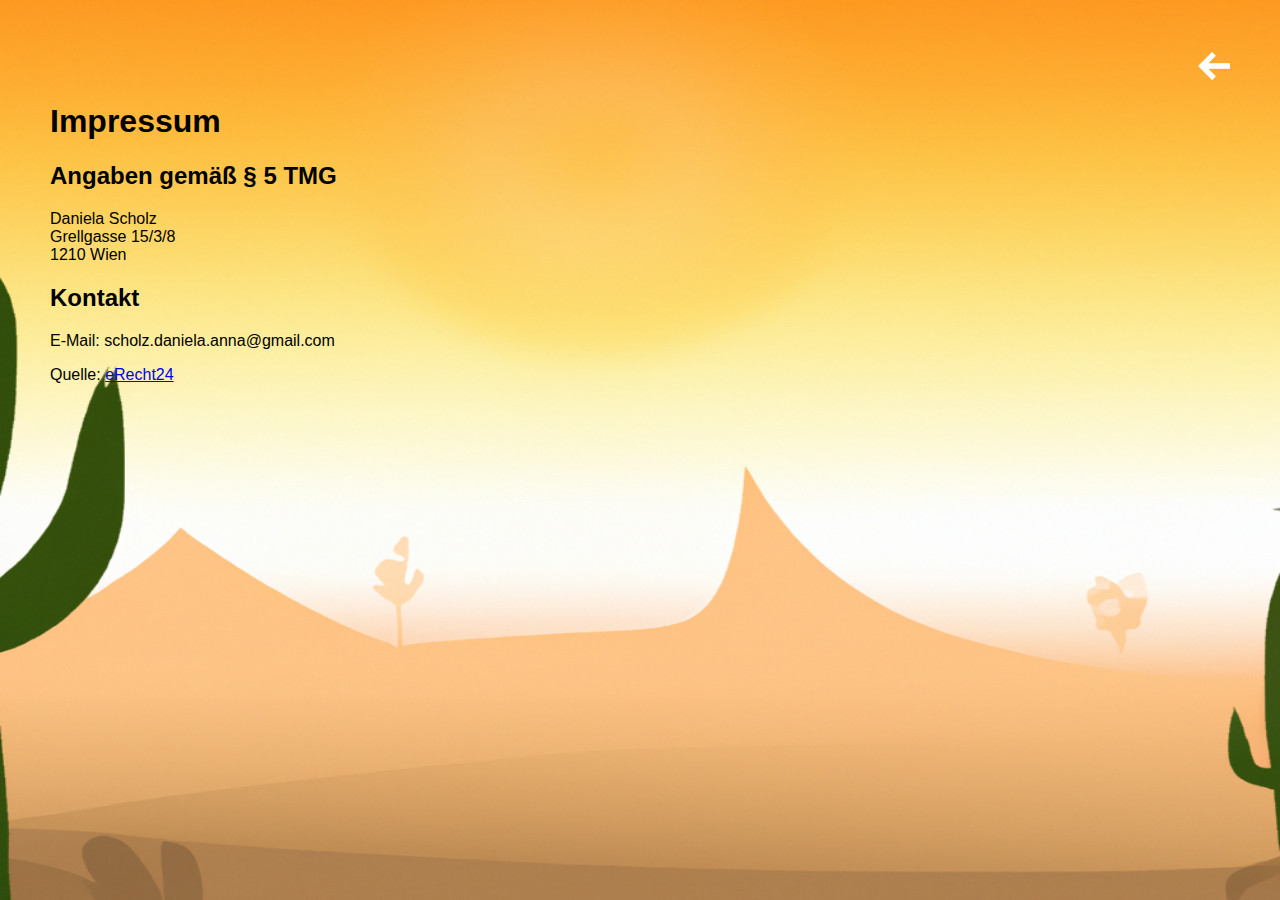
==== legalNotice.html @ 8cbc1808 "final changes on: fixed idle animation, set up legal notice and privacy policy" ====
<!DOCTYPE html>
<html lang="de">

<head>
    <meta charset="utf-8">
    <meta http-equiv="X-UA-Compatible" content="IE=edge">
    <meta name="viewport" content="width=device-width, initial-scale=1.0">
    <title>Impressum</title>

    <link rel="icon" type="image/png" href="./img/sombrero.png">
    <link rel="stylesheet" type="text/css" href="style/legal.css">
</head>

<body>

    <div class="content">
        <a href="index.html" class="arrow-back-box">
            <img id="arrowBack" src="./img/10_keyboard_icons/arrow-left.png">
        </a>
        <h1>Impressum</h1>

        <h2>Angaben gem&auml;&szlig; &sect; 5 TMG</h2>
        <p>Daniela Scholz<br />
            Grellgasse 15/3/8<br />
            1210 Wien</p>

        <h2>Kontakt</h2>
        <p>E-Mail: scholz.daniela.anna@gmail.com</p>

        <p>Quelle: <a href="https://www.e-recht24.de">eRecht24</a></p>
    </div>


</body>

</html>
---- style/legal.css ----
body {
    font-family: Arial, Helvetica, sans-serif;
    margin: 0;
    background-image: url(../img/11_page_background/bg1.png);
    background-repeat: round;
    background-attachment: fixed;
    background-size: 100% 100%;
}

.content {
    padding: 50px;
}

.arrow-back-box {
    display: flex;
    justify-content: end;
}

.arrow-back-box>img {
    cursor: pointer;
}
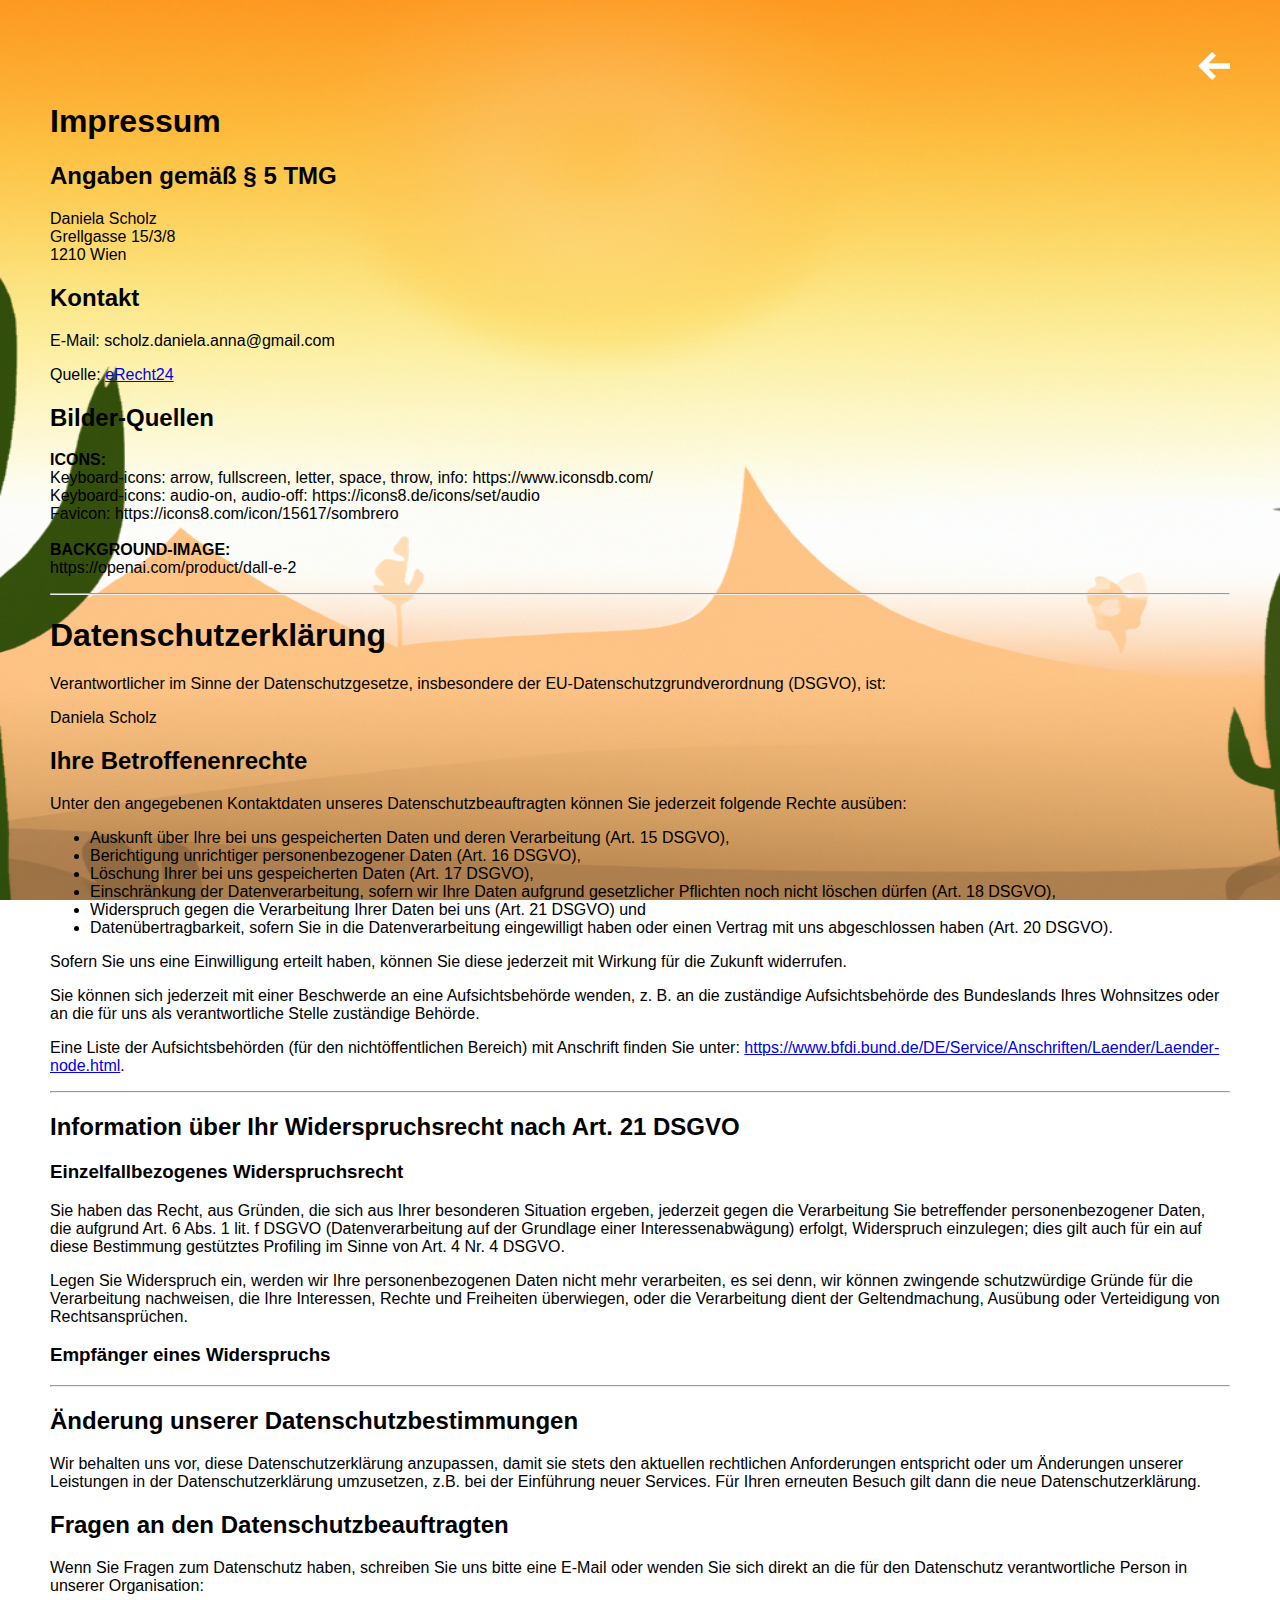
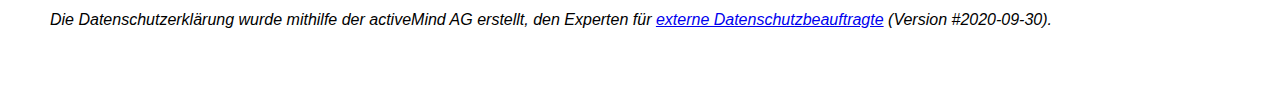
==== commit 2fd66589: "fixed bugs: throw, gravity, legal css" ====
--- a/legalNotice.html
+++ b/legalNotice.html
@@ -15,8 +15,9 @@
 
     <div class="content">
         <a href="index.html" class="arrow-back-box">
-            <img id="arrowBack" src="./img/10_keyboard_icons/arrow-left.png">
+            <img id="arrowBack" src="./img/10_keyboard_icons/arrow-left.png" alt="back to game">
         </a>
+        
         <h1>Impressum</h1>
 
         <h2>Angaben gem&auml;&szlig; &sect; 5 TMG</h2>
@@ -28,8 +29,79 @@
         <p>E-Mail: scholz.daniela.anna@gmail.com</p>
 
         <p>Quelle: <a href="https://www.e-recht24.de">eRecht24</a></p>
+
+        <h2>Bilder-Quellen</h2>
+        <p><b>ICONS:</b><br>
+            Keyboard-icons: arrow, fullscreen, letter, space, throw, info: https://www.iconsdb.com/ <br>
+            Keyboard-icons: audio-on, audio-off: https://icons8.de/icons/set/audio <br>
+            Favicon: https://icons8.com/icon/15617/sombrero<br><br>
+            
+            <b>BACKGROUND-IMAGE:</b><br>
+            https://openai.com/product/dall-e-2
+        </p>
+
+        <hr>
+
+
+        <h1>Datenschutzerklärung</h1>
+        <p>Verantwortlicher im Sinne der Datenschutzgesetze, insbesondere der EU-Datenschutzgrundverordnung (DSGVO),
+            ist:
+        </p>
+        <p>Daniela Scholz</p>
+        <h2>Ihre Betroffenenrechte</h2>
+        <p>Unter den angegebenen Kontaktdaten unseres Datenschutzbeauftragten können Sie jederzeit folgende Rechte
+            ausüben:
+        </p>
+        <ul>
+            <li>Auskunft über Ihre bei uns gespeicherten Daten und deren Verarbeitung (Art. 15 DSGVO),</li>
+            <li>Berichtigung unrichtiger personenbezogener Daten (Art. 16 DSGVO),</li>
+            <li>Löschung Ihrer bei uns gespeicherten Daten (Art. 17 DSGVO),</li>
+            <li>Einschränkung der Datenverarbeitung, sofern wir Ihre Daten aufgrund gesetzlicher Pflichten noch nicht
+                löschen dürfen (Art. 18 DSGVO),</li>
+            <li>Widerspruch gegen die Verarbeitung Ihrer Daten bei uns (Art. 21 DSGVO) und</li>
+            <li>Datenübertragbarkeit, sofern Sie in die Datenverarbeitung eingewilligt haben oder einen Vertrag mit uns
+                abgeschlossen haben (Art. 20 DSGVO).</li>
+        </ul>
+        <p>Sofern Sie uns eine Einwilligung erteilt haben, können Sie diese jederzeit mit Wirkung für die Zukunft
+            widerrufen.</p>
+        <p>Sie können sich jederzeit mit einer Beschwerde an eine Aufsichtsbehörde wenden, z. B. an die zuständige
+            Aufsichtsbehörde des Bundeslands Ihres Wohnsitzes oder an die für uns als verantwortliche Stelle zuständige
+            Behörde.</p>
+        <p>Eine Liste der Aufsichtsbehörden (für den nichtöffentlichen Bereich) mit Anschrift finden Sie unter: <a
+                href="https://www.bfdi.bund.de/DE/Service/Anschriften/Laender/Laender-node.html" target="_blank"
+                rel="noopener nofollow">https://www.bfdi.bund.de/DE/Service/Anschriften/Laender/Laender-node.html</a>.
+        </p>
+        <p></p>
+        <hr>
+        <h2>Information über Ihr Widerspruchsrecht nach Art. 21 DSGVO</h2>
+        <h3>Einzelfallbezogenes Widerspruchsrecht</h3>
+        <p>Sie haben das Recht, aus Gründen, die sich aus Ihrer besonderen Situation ergeben, jederzeit gegen die
+            Verarbeitung Sie betreffender personenbezogener Daten, die aufgrund Art. 6 Abs. 1 lit. f DSGVO
+            (Datenverarbeitung auf der Grundlage einer Interessenabwägung) erfolgt, Widerspruch einzulegen; dies gilt
+            auch
+            für ein auf diese Bestimmung gestütztes Profiling im Sinne von Art. 4 Nr. 4 DSGVO.</p>
+        <p>Legen Sie Widerspruch ein, werden wir Ihre personenbezogenen Daten nicht mehr verarbeiten, es sei denn, wir
+            können zwingende schutzwürdige Gründe für die Verarbeitung nachweisen, die Ihre Interessen, Rechte und
+            Freiheiten überwiegen, oder die Verarbeitung dient der Geltendmachung, Ausübung oder Verteidigung von
+            Rechtsansprüchen.</p>
+        <h3>Empfänger eines Widerspruchs</h3>
+        <p></p>
+        <hr>
+        <h2>Änderung unserer Datenschutzbestimmungen</h2>
+        <p>Wir behalten uns vor, diese Datenschutzerklärung anzupassen, damit sie stets den aktuellen rechtlichen
+            Anforderungen entspricht oder um Änderungen unserer Leistungen in der Datenschutzerklärung umzusetzen, z.B.
+            bei
+            der Einführung neuer Services. Für Ihren erneuten Besuch gilt dann die neue Datenschutzerklärung.</p>
+        <h2>Fragen an den Datenschutzbeauftragten</h2>
+        <p>Wenn Sie Fragen zum Datenschutz haben, schreiben Sie uns bitte eine E-Mail oder wenden Sie sich direkt an die
+            für
+            den Datenschutz verantwortliche Person in unserer Organisation:</p>
+        <p></p>
+        <p><em>Die Datenschutzerklärung wurde mithilfe der activeMind AG erstellt, den Experten für <a
+                    href="https://www.activemind.de/datenschutz/datenschutzbeauftragter/" target="_blank"
+                    rel="noopener">externe Datenschutzbeauftragte</a> (Version #2020-09-30).</em></p>
+
     </div>
-
 
 </body>
 
--- a/style/legal.css
+++ b/style/legal.css
@@ -5,6 +5,7 @@
     background-repeat: round;
     background-attachment: fixed;
     background-size: 100% 100%;
+    word-wrap: break-word;
 }
 
 .content {
